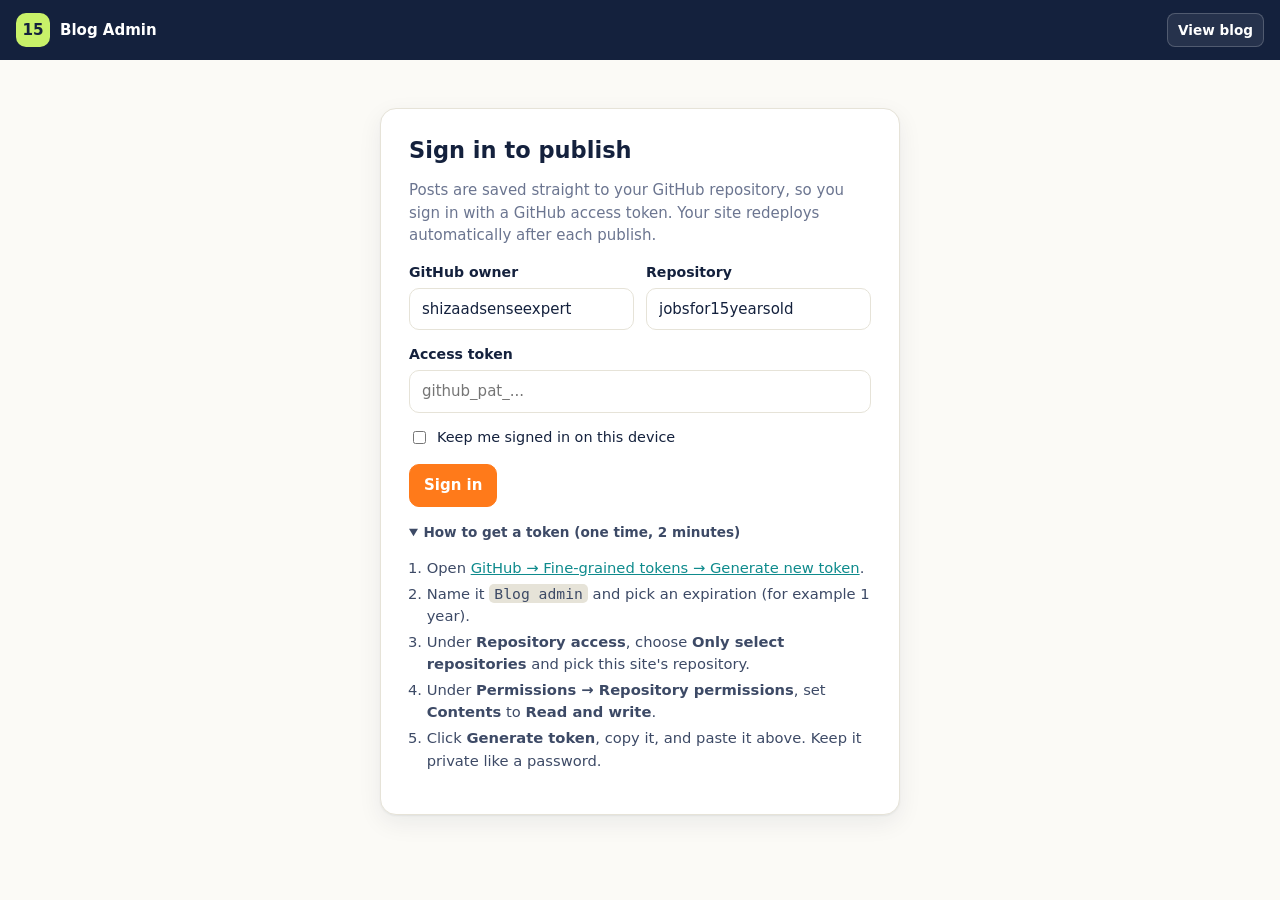
==== admin/index.html @ 6737fc37 "Add blog and admin panel for publishing daily posts - blog/: listing page with category filter, sear" ====
<!DOCTYPE html>
<html lang="en">
<head>
<meta charset="UTF-8">
<meta name="viewport" content="width=device-width, initial-scale=1">
<title>Blog Admin | JobsFor15YearOlds</title>
<meta name="robots" content="noindex, nofollow">
<meta name="theme-color" content="#14213d">
<style>
:root{
  --ink:#14213d;--ink-soft:#3d4a66;--muted:#6b7590;--bg:#fbfaf6;--surface:#fff;--line:#e6e3d8;
  --accent:#ff7a1a;--accent-soft:#fff1e5;--lime:#c8f169;--teal:#0f8b8d;--teal-soft:#e2f4f3;
  --red:#d6453d;--red-soft:#fdeceb;--violet:#6a4cff;--violet-soft:#eeeaff;
  --shadow:0 1px 2px rgba(20,33,61,.06),0 8px 24px rgba(20,33,61,.07);
}
*{box-sizing:border-box}
[hidden]{display:none!important}
body{margin:0;background:var(--bg);color:var(--ink);font:15px/1.5 system-ui,-apple-system,"Segoe UI",Roboto,sans-serif}
a{color:var(--teal)}
h1,h2,h3{margin:0 0 .5em;line-height:1.2}
button,input,select,textarea{font:inherit;color:inherit}
.btn{display:inline-flex;align-items:center;justify-content:center;gap:6px;border:1px solid var(--line);background:var(--surface);border-radius:10px;padding:9px 14px;font-weight:600;cursor:pointer;text-decoration:none;color:var(--ink);white-space:nowrap}
.btn:hover{border-color:#cfcabb}
.btn:disabled{opacity:.55;cursor:not-allowed}
.btn-primary{background:var(--accent);border-color:var(--accent);color:#fff}
.btn-primary:hover{background:#f06a08;border-color:#f06a08}
.btn-dark{background:var(--ink);border-color:var(--ink);color:#fff}
.btn-danger{color:var(--red)}
.btn-danger:hover{background:var(--red-soft);border-color:var(--red)}
.btn-sm{padding:6px 10px;font-size:.85rem;border-radius:8px}
label{display:block;font-weight:600;font-size:.88rem;margin-bottom:5px}
.hint{font-weight:400;color:var(--muted);font-size:.8rem}
.field{margin-bottom:14px}
.input{width:100%;border:1px solid var(--line);background:var(--surface);border-radius:10px;padding:9px 12px}
.input:focus,textarea:focus{outline:2px solid var(--teal);outline-offset:-1px;border-color:var(--teal)}
.row{display:grid;grid-template-columns:1fr 1fr;gap:12px}
@media (max-width:640px){.row{grid-template-columns:1fr}}
.card{background:var(--surface);border:1px solid var(--line);border-radius:16px;box-shadow:var(--shadow)}

/* Top bar */
.top{background:var(--ink);color:#fff}
.top .in{max-width:1320px;margin:0 auto;padding:0 16px;height:60px;display:flex;align-items:center;gap:12px}
.logo{display:flex;align-items:center;gap:10px;font-weight:800;color:#fff;text-decoration:none}
.logo-badge{display:grid;place-items:center;width:34px;height:34px;border-radius:10px;background:var(--lime);color:var(--ink);font-size:.95rem}
.top .repo{color:#b9c0d4;font-size:.85rem;overflow:hidden;text-overflow:ellipsis;white-space:nowrap}
.top .sp{flex:1}
.top .btn{background:rgba(255,255,255,.08);border-color:rgba(255,255,255,.2);color:#fff}

/* Login */
.login{max-width:520px;margin:48px auto;padding:28px}
.login ol{padding-left:1.2em;color:var(--ink-soft);font-size:.92rem}
.login ol li{margin-bottom:4px}
.check{display:flex;gap:8px;align-items:center;font-weight:500;font-size:.9rem}
.err{background:var(--red-soft);color:#8f2a24;border-radius:10px;padding:10px 12px;font-size:.9rem;margin-bottom:12px}

/* App layout */
.app{max-width:1320px;margin:0 auto;padding:16px;display:grid;grid-template-columns:320px 1fr;gap:16px;align-items:start}
@media (max-width:960px){.app{grid-template-columns:1fr}}
.side{padding:14px;position:sticky;top:12px}
@media (max-width:960px){.side{position:static}}
.today{border-radius:12px;padding:12px 14px;margin-bottom:12px}
.today.ok{background:var(--teal-soft)}
.today.todo{background:var(--accent-soft)}
.today b{display:block;font-size:1rem}
.today small{color:var(--ink-soft)}
.stats{display:grid;grid-template-columns:repeat(3,1fr);gap:8px;margin-bottom:12px}
.stat{background:var(--bg);border:1px solid var(--line);border-radius:10px;padding:8px;text-align:center}
.stat b{display:block;font-size:1.25rem}
.stat span{font-size:.72rem;color:var(--muted);text-transform:uppercase;letter-spacing:.05em}
.list{list-style:none;margin:10px 0 0;padding:0;max-height:calc(100vh - 360px);min-height:120px;overflow:auto}
@media (max-width:960px){.list{max-height:320px}}
.list li button{width:100%;text-align:left;background:none;border:0;border-radius:10px;padding:9px 10px;cursor:pointer;display:block}
.list li button:hover{background:var(--bg)}
.list li button[aria-current="true"]{background:var(--violet-soft)}
.list .t{display:block;font-weight:600;font-size:.92rem;overflow:hidden;text-overflow:ellipsis;white-space:nowrap}
.list .m{display:flex;gap:6px;align-items:center;font-size:.78rem;color:var(--muted)}
.badge{display:inline-block;border-radius:6px;padding:1px 7px;font-size:.7rem;font-weight:700;text-transform:uppercase;letter-spacing:.04em}
.badge.live{background:var(--teal-soft);color:#0a6466}
.badge.sched{background:var(--violet-soft);color:#4a33c0}
.muted{color:var(--muted)}

.editor{padding:18px}
.ed-head{display:flex;flex-wrap:wrap;gap:8px;align-items:center;margin-bottom:14px}
.ed-head h2{margin:0;font-size:1.2rem;flex:1;min-width:180px}
.counter{float:right;font-weight:500;font-size:.78rem;color:var(--muted)}
.counter.warn{color:#b04a00}
.tabs{display:flex;gap:4px;border-bottom:1px solid var(--line);margin-bottom:0}
.tabs button{border:0;background:none;padding:8px 12px;font-weight:600;color:var(--muted);cursor:pointer;border-bottom:2px solid transparent;margin-bottom:-1px}
.tabs button[aria-selected="true"]{color:var(--ink);border-bottom-color:var(--accent)}
.toolbar{display:flex;flex-wrap:wrap;gap:4px;padding:8px;border:1px solid var(--line);border-bottom:0;border-radius:10px 10px 0 0;background:var(--bg);margin-top:10px}
.toolbar button{border:1px solid transparent;background:none;border-radius:7px;padding:4px 9px;cursor:pointer;font-weight:600;font-size:.85rem}
.toolbar button:hover{background:var(--surface);border-color:var(--line)}
textarea.content{display:block;width:100%;min-height:440px;border:1px solid var(--line);border-radius:0 0 10px 10px;padding:14px;font:14.5px/1.65 ui-monospace,SFMono-Regular,Menlo,Consolas,monospace;resize:vertical;background:var(--surface)}
.preview{border:1px solid var(--line);border-radius:10px;margin-top:10px;padding:20px 24px;min-height:440px;background:var(--surface)}
.preview .ph{color:var(--muted)}
.preview h1.pt{font-size:1.9rem}
.prose{font-size:1.02rem;line-height:1.75}
.prose h2{font-size:1.5rem;margin:1.4em 0 .5em}
.prose h3{font-size:1.2rem;margin:1.3em 0 .4em}
.prose ul,.prose ol{padding-left:1.4em}
.prose blockquote{margin:1.2em 0;padding:12px 16px;background:var(--teal-soft);border-left:4px solid var(--teal);border-radius:0 12px 12px 0}
.prose blockquote p:last-child{margin:0}
.prose img{max-width:100%;border-radius:12px;display:block;margin:1em auto}
.prose code{background:var(--line);padding:2px 5px;border-radius:5px}
.prose pre{background:var(--ink);color:#e9edf7;padding:14px;border-radius:10px;overflow:auto}
.prose pre code{background:none;padding:0}
.prose table{width:100%;border-collapse:collapse}
.prose th,.prose td{border:1px solid var(--line);padding:7px 9px;text-align:left}
.prose th{background:var(--accent-soft)}
.cover-row{display:flex;gap:8px}
.cover-row .input{flex:1}
.cover-thumb{margin-top:8px;max-height:140px;border-radius:10px;border:1px solid var(--line)}
.actions{display:flex;flex-wrap:wrap;gap:8px;align-items:center;margin-top:16px;padding-top:14px;border-top:1px solid var(--line)}
.actions .sp{flex:1}
.status{margin-top:12px;border-radius:10px;padding:10px 12px;font-size:.9rem}
.status.info{background:var(--violet-soft)}
.status.ok{background:var(--teal-soft)}
.status.bad{background:var(--red-soft);color:#8f2a24}
.guide{font-size:.85rem;color:var(--ink-soft);margin-top:10px}
.guide summary{cursor:pointer;font-weight:600}
.guide code{background:var(--line);padding:1px 5px;border-radius:5px}

dialog{border:0;border-radius:16px;padding:0;width:min(520px,calc(100% - 32px));box-shadow:0 30px 80px rgba(20,33,61,.35)}
dialog::backdrop{background:rgba(20,33,61,.5)}
dialog form{padding:22px}
</style>
</head>
<body>

<header class="top">
  <div class="in">
    <a class="logo" href="../blog/"><span class="logo-badge">15</span>Blog Admin</a>
    <span class="repo" id="repo-label"></span>
    <span class="sp"></span>
    <a class="btn btn-sm" href="../blog/" target="_blank" rel="noopener">View blog</a>
    <button class="btn btn-sm" id="settings-btn" hidden>Settings</button>
    <button class="btn btn-sm" id="logout-btn" hidden>Log out</button>
  </div>
</header>

<!-- ============ LOGIN ============ -->
<section class="login card" id="login" hidden>
  <h1>Sign in to publish</h1>
  <p class="muted">Posts are saved straight to your GitHub repository, so you sign in with a GitHub access token. Your site redeploys automatically after each publish.</p>
  <div class="err" id="login-err" hidden></div>
  <form id="login-form">
    <div class="row">
      <div class="field"><label for="l-owner">GitHub owner</label><input class="input" id="l-owner" required></div>
      <div class="field"><label for="l-repo">Repository</label><input class="input" id="l-repo" required></div>
    </div>
    <div class="field">
      <label for="l-token">Access token</label>
      <input class="input" id="l-token" type="password" autocomplete="off" required placeholder="github_pat_...">
    </div>
    <label class="check"><input type="checkbox" id="l-remember"> Keep me signed in on this device</label>
    <p style="margin-top:16px"><button class="btn btn-primary" type="submit" id="login-submit">Sign in</button></p>
  </form>
  <details class="guide" open>
    <summary>How to get a token (one time, 2 minutes)</summary>
    <ol>
      <li>Open <a href="https://github.com/settings/personal-access-tokens/new" target="_blank" rel="noopener">GitHub → Fine-grained tokens → Generate new token</a>.</li>
      <li>Name it <code>Blog admin</code> and pick an expiration (for example 1 year).</li>
      <li>Under <b>Repository access</b>, choose <b>Only select repositories</b> and pick this site's repository.</li>
      <li>Under <b>Permissions → Repository permissions</b>, set <b>Contents</b> to <b>Read and write</b>.</li>
      <li>Click <b>Generate token</b>, copy it, and paste it above. Keep it private like a password.</li>
    </ol>
  </details>
</section>

<!-- ============ APP ============ -->
<div class="app" id="app" hidden>
  <aside class="side card">
    <div class="today" id="today"></div>
    <div class="stats">
      <div class="stat"><b id="s-live">0</b><span>Live</span></div>
      <div class="stat"><b id="s-sched">0</b><span>Scheduled</span></div>
      <div class="stat"><b id="s-streak">0</b><span>Day streak</span></div>
    </div>
    <button class="btn btn-primary" id="new-btn" style="width:100%">+ New post</button>
    <input class="input" id="list-search" type="search" placeholder="Search posts" style="margin-top:10px" aria-label="Search posts">
    <ul class="list" id="list"></ul>
  </aside>

  <section class="editor card">
    <div class="ed-head">
      <h2 id="ed-title">New post</h2>
      <a class="btn btn-sm" id="view-live" target="_blank" rel="noopener" hidden>View live ↗</a>
    </div>

    <div class="field">
      <label for="f-title">Title <span class="counter" id="c-title"></span></label>
      <input class="input" id="f-title" maxlength="120" placeholder="e.g. 10 Easy Summer Jobs for 15-Year-Olds">
    </div>
    <div class="row">
      <div class="field">
        <label for="f-slug">URL slug <span class="hint">/blog/<span id="slug-preview">your-post</span>/</span></label>
        <input class="input" id="f-slug" placeholder="auto from title">
      </div>
      <div class="field">
        <label for="f-category">Category</label>
        <input class="input" id="f-category" list="cat-list" placeholder="e.g. Job Tips">
        <datalist id="cat-list"></datalist>
      </div>
    </div>
    <div class="field">
      <label for="f-desc">Meta description <span class="hint">(shown in Google and on the blog card)</span> <span class="counter" id="c-desc"></span></label>
      <textarea class="input" id="f-desc" rows="2" maxlength="300" placeholder="One or two sentences, ideally 120 to 160 characters."></textarea>
    </div>
    <div class="row">
      <div class="field">
        <label for="f-date">Publish date <span class="hint">(future date = scheduled)</span></label>
        <input class="input" id="f-date" type="date">
      </div>
      <div class="field">
        <label for="f-cover">Cover image <span class="hint">(optional)</span></label>
        <div class="cover-row">
          <input class="input" id="f-cover" placeholder="Upload or paste an image URL">
          <button class="btn btn-sm" type="button" id="cover-upload">Upload</button>
        </div>
        <img class="cover-thumb" id="cover-thumb" alt="" hidden>
      </div>
    </div>
    <div class="field">
      <label for="f-coveralt">Cover image description <span class="hint">(alt text, helps SEO and accessibility)</span></label>
      <input class="input" id="f-coveralt" placeholder="e.g. Teen working at an ice cream shop counter">
    </div>

    <div class="tabs" role="tablist">
      <button role="tab" aria-selected="true" data-tab="write" type="button">Write</button>
      <button role="tab" aria-selected="false" data-tab="preview" type="button">Preview</button>
      <span class="muted" style="margin-left:auto;font-size:.8rem;align-self:center" id="wordcount"></span>
    </div>
    <div id="write-pane">
      <div class="toolbar" aria-label="Formatting">
        <button type="button" data-md="h2" title="Heading">H2</button>
        <button type="button" data-md="h3" title="Subheading">H3</button>
        <button type="button" data-md="b" title="Bold (Ctrl+B)"><b>B</b></button>
        <button type="button" data-md="i" title="Italic (Ctrl+I)"><i>I</i></button>
        <button type="button" data-md="link" title="Link (Ctrl+K)">Link</button>
        <button type="button" data-md="ul" title="Bullet list">• List</button>
        <button type="button" data-md="ol" title="Numbered list">1. List</button>
        <button type="button" data-md="quote" title="Tip box">Tip box</button>
        <button type="button" data-md="table" title="Table">Table</button>
        <button type="button" data-md="hr" title="Divider">―</button>
        <button type="button" data-md="img" title="Upload image">Image</button>
      </div>
      <textarea class="content" id="f-content" spellcheck="true" placeholder="Write your post here...

## Use H2 for main sections

Normal paragraphs are just text. Use **bold**, *italic* and [links](https://example.com).

- Bullet point
- Another one

> Tip boxes start with a &gt; sign."></textarea>
    </div>
    <div class="preview" id="preview" hidden></div>

    <div class="actions">
      <button class="btn btn-primary" id="publish-btn" type="button">Publish now</button>
      <button class="btn" id="reset-btn" type="button">Discard changes</button>
      <span class="sp"></span>
      <button class="btn btn-danger" id="delete-btn" type="button" hidden>Delete post</button>
    </div>
    <div class="status" id="status" hidden></div>
    <details class="guide">
      <summary>Formatting cheat sheet</summary>
      <p><code>## Heading</code> · <code>### Subheading</code> · <code>**bold**</code> · <code>*italic*</code> · <code>[text](https://link)</code> · <code>- bullet</code> · <code>1. numbered</code> · <code>&gt; tip box</code> · <code>![description](image-url)</code> · <code>---</code> divider · tables: <code>| A | B |</code> then <code>|---|---|</code> then rows.</p>
      <p>Drafts are auto-saved in this browser while you type, so a closed tab won't lose your work.</p>
    </details>
  </section>
</div>

<input type="file" id="file-input" accept="image/*" hidden>

<dialog id="settings">
  <form method="dialog" id="settings-form">
    <h2>Settings</h2>
    <div class="field"><label for="s-branch">Branch your site publishes from</label><input class="input" id="s-branch"></div>
    <div class="field"><label for="s-site">Live site address <span class="hint">(used for Google links and sitemap)</span></label><input class="input" id="s-site" placeholder="https://www.example.com/"></div>
    <p class="guide">Changed the post design in <code>blog/_template.html</code>? Rebuild every post page with it:</p>
    <p><button class="btn" type="button" id="rebuild-btn">Rebuild all posts</button></p>
    <div style="display:flex;gap:8px;justify-content:flex-end;margin-top:16px">
      <button class="btn" value="cancel">Cancel</button>
      <button class="btn btn-primary" value="save" id="settings-save">Save</button>
    </div>
  </form>
</dialog>

<script>
(function(){
'use strict';

/* ------------------------------------------------------------------
   Config & state
------------------------------------------------------------------ */
var DEFAULTS={owner:'shizaadsenseexpert',repo:'jobsfor15yearsold'};
var CATS=['Job Tips','Interview Help','Resume Tips','Work Laws','Money & Pay','Summer Jobs','Online Jobs','Career Ideas'];
var DRAFT_KEY='blogAdminDraft',CFG_KEY='blogAdminConfig',TOKEN_KEY='blogAdminToken';

var cfg=load(CFG_KEY)||{};
var token=null;
var posts=[];          // contents of blog/posts.json
var editing=null;      // slug of the post being edited (null = new post)
var loaded=null;       // snapshot of the form when loaded, to detect unsaved changes
var localImages={};    // uploaded image path -> object URL, for previews before the site redeploys

function $(id){return document.getElementById(id)}
function load(k){try{return JSON.parse(localStorage.getItem(k))}catch(e){return null}}
function save(k,v){try{localStorage.setItem(k,JSON.stringify(v))}catch(e){}}
function drop(k){try{localStorage.removeItem(k);sessionStorage.removeItem(k)}catch(e){}}
function esc(s){return String(s==null?'':s).replace(/[&<>"']/g,function(c){return{'&':'&amp;','<':'&lt;','>':'&gt;','"':'&quot;',"'":'&#39;'}[c]})}
function pad(n){return ('0'+n).slice(-2)}
function today(){var d=new Date();return d.getFullYear()+'-'+pad(d.getMonth()+1)+'-'+pad(d.getDate())}
function addDays(iso,n){var d=new Date(iso+'T12:00:00');d.setDate(d.getDate()+n);return d.getFullYear()+'-'+pad(d.getMonth()+1)+'-'+pad(d.getDate())}
function human(iso){return new Date(iso+'T12:00:00').toLocaleDateString('en-US',{month:'long',day:'numeric',year:'numeric'})}
function slugify(s){return String(s).toLowerCase().normalize('NFKD').replace(/[̀-ͯ]/g,'').replace(/&/g,' and ').replace(/[^a-z0-9]+/g,'-').replace(/^-+|-+$/g,'').slice(0,80).replace(/-+$/,'')}
function siteUrl(){var u=cfg.siteUrl||'';return u&&!/\/$/.test(u)?u+'/':u}
function isAbs(u){return /^(https?:)?\/\//i.test(u)}
function fill(tpl,map){Object.keys(map).forEach(function(k){tpl=tpl.split('{{'+k+'}}').join(map[k])});return tpl}

/* ------------------------------------------------------------------
   Markdown -> HTML (small, safe subset; all raw HTML is escaped)
------------------------------------------------------------------ */
function safeUrl(u,base){
  u=u.trim();
  if(/^(https?:\/\/|mailto:|#|\/)/i.test(u))return u;
  if(/^[a-z][a-z0-9+.-]*:/i.test(u))return '#';      // blocks javascript: and other schemes
  return (base||'')+u;
}
function inline(text,base){
  var codes=[];
  var s=esc(text).replace(/`([^`]+)`/g,function(_,c){codes.push('<code>'+c+'</code>');return '\u0000'+(codes.length-1)+'\u0000'});
  s=s.replace(/!\[([^\]]*)\]\(([^)\s]+)(?:\s+&quot;([^&]*)&quot;)?\)/g,function(_,alt,u,t){
    return '<img src="'+safeUrl(u,base)+'" alt="'+alt+'"'+(t?' title="'+t+'"':'')+' loading="lazy">';
  });
  s=s.replace(/\[([^\]]+)\]\(([^)\s]+)\)/g,function(_,t,u){
    var href=safeUrl(u,base),ext=/^https?:\/\//i.test(href);
    return '<a href="'+href+'"'+(ext?' target="_blank" rel="noopener"':'')+'>'+t+'</a>';
  });
  s=s.replace(/\*\*([^*]+?)\*\*/g,'<strong>$1</strong>');
  s=s.replace(/(^|[^*\w])\*([^*\n]+?)\*(?!\w)/g,'$1<em>$2</em>');
  s=s.replace(/(^|\W)_([^_\n]+?)_(?!\w)/g,'$1<em>$2</em>');
  return s.replace(/\u0000(\d+)\u0000/g,function(_,i){return codes[+i]});
}
function headingId(t){return slugify(t.replace(/[*_`\[\]]/g,'').replace(/\]\([^)]*\)/g,''))}
function md(src,base){
  var lines=String(src||'').replace(/\r\n?/g,'\n').split('\n'),out=[],i=0;
  var isUl=/^\s*[-*+]\s+/,isOl=/^\s*\d+[.)]\s+/,isTableSep=/^\s*\|?\s*:?-{3,}:?\s*(\|\s*:?-{3,}:?\s*)*\|?\s*$/;
  function blockStart(l,next){return /^```/.test(l)||/^#{1,6}\s/.test(l)||/^>/.test(l)||isUl.test(l)||isOl.test(l)||/^(-{3,}|\*{3,}|_{3,})\s*$/.test(l)||(/^\s*\|/.test(l)&&next!=null&&isTableSep.test(next))}
  function cells(l){return l.trim().replace(/^\||\|$/g,'').split('|').map(function(c){return c.trim()})}
  while(i<lines.length){
    var l=lines[i];
    if(!l.trim()){i++;continue}
    var m;
    if(/^```/.test(l)){
      var code=[];i++;
      while(i<lines.length&&!/^```/.test(lines[i]))code.push(lines[i++]);
      i++;out.push('<pre><code>'+esc(code.join('\n'))+'</code></pre>');continue;
    }
    if((m=l.match(/^(#{1,6})\s+(.*?)\s*#*\s*$/))){
      var lv=Math.min(Math.max(m[1].length,2),4);     // the page title is the only H1
      out.push('<h'+lv+' id="'+headingId(m[2])+'">'+inline(m[2],base)+'</h'+lv+'>');i++;continue;
    }
    if(/^(-{3,}|\*{3,}|_{3,})\s*$/.test(l)){out.push('<hr>');i++;continue}
    if(/^>/.test(l)){
      var q=[];while(i<lines.length&&/^>/.test(lines[i]))q.push(lines[i++].replace(/^>\s?/,''));
      out.push('<blockquote>'+md(q.join('\n'),base)+'</blockquote>');continue;
    }
    if(isUl.test(l)||isOl.test(l)){
      var ordered=isOl.test(l),re=ordered?isOl:isUl,items=[];
      while(i<lines.length){
        if(re.test(lines[i])){items.push(lines[i].replace(re,''));i++}
        else if(lines[i].trim()&&/^\s{2,}/.test(lines[i])&&items.length){items[items.length-1]+=' '+lines[i].trim();i++}
        else break;
      }
      var tag=ordered?'ol':'ul';
      out.push('<'+tag+'>'+items.map(function(t){return '<li>'+inline(t,base)+'</li>'}).join('')+'</'+tag+'>');continue;
    }
    if(/^\s*\|/.test(l)&&i+1<lines.length&&isTableSep.test(lines[i+1])){
      var head=cells(l);i+=2;var rows=[];
      while(i<lines.length&&/^\s*\|/.test(lines[i]))rows.push(cells(lines[i++]));
      out.push('<div style="overflow-x:auto"><table><thead><tr>'+head.map(function(c){return '<th>'+inline(c,base)+'</th>'}).join('')+'</tr></thead><tbody>'+
        rows.map(function(r){return '<tr>'+r.map(function(c){return '<td>'+inline(c,base)+'</td>'}).join('')+'</tr>'}).join('')+'</tbody></table></div>');
      continue;
    }
    var para=[l];i++;
    while(i<lines.length&&lines[i].trim()&&!blockStart(lines[i],lines[i+1]))para.push(lines[i++]);
    out.push('<p>'+para.map(function(p){return inline(p,base)}).join('<br>\n')+'</p>');
  }
  return out.join('\n');
}
function readMins(text){var w=String(text).replace(/[#>*_`|\-\[\]()!]/g,' ').split(/\s+/).filter(Boolean).length;return Math.max(1,Math.round(w/220))}

/* ------------------------------------------------------------------
   GitHub API
------------------------------------------------------------------ */
function api(path,opts){
  opts=opts||{};
  var headers={'Authorization':'Bearer '+token,'Accept':opts.accept||'application/vnd.github+json','X-GitHub-Api-Version':'2022-11-28'};
  if(opts.body)headers['Content-Type']='application/json';
  return fetch('https://api.github.com'+path,{method:opts.method||'GET',headers:headers,body:opts.body?JSON.stringify(opts.body):undefined,cache:'no-store'})
    .then(function(r){
      if(opts.allow404&&r.status===404)return null;
      if(!r.ok)return r.json().catch(function(){return{}}).then(function(j){
        var msg=j.message||('HTTP '+r.status);
        if(r.status===401)msg='Your token is invalid or expired. Log out and sign in with a new one.';
        else if(r.status===403||r.status===404&&opts.method)msg='GitHub refused the request ('+msg+'). Check that the token has Contents: Read and write on this repository.';
        throw new Error(msg);
      });
      return opts.accept&&opts.accept.indexOf('raw')>=0?r.text():r.json();
    });
}
function repoPath(p){return '/repos/'+encodeURIComponent(cfg.owner)+'/'+encodeURIComponent(cfg.repo)+p}
function readFile(path){
  return api(repoPath('/contents/'+path.split('/').map(encodeURIComponent).join('/')+'?ref='+encodeURIComponent(cfg.branch)),{accept:'application/vnd.github.raw+json',allow404:true});
}
// Writes and deletes several files in one commit. files: {path: string content | null (delete)}
function commit(files,message){
  var ref,base;
  return api(repoPath('/git/ref/heads/'+cfg.branch.split('/').map(encodeURIComponent).join('/'))).then(function(r){
    ref=r.object.sha;return api(repoPath('/git/commits/'+ref));
  }).then(function(c){
    base=c.tree.sha;
    var tree=Object.keys(files).map(function(p){
      return files[p]===null?{path:p,mode:'100644',type:'blob',sha:null}:{path:p,mode:'100644',type:'blob',content:files[p]};
    });
    return api(repoPath('/git/trees'),{method:'POST',body:{base_tree:base,tree:tree}});
  }).then(function(t){
    return api(repoPath('/git/commits'),{method:'POST',body:{message:message,tree:t.sha,parents:[ref]}});
  }).then(function(c){
    return api(repoPath('/git/refs/heads/'+cfg.branch.split('/').map(encodeURIComponent).join('/')),{method:'PATCH',body:{sha:c.sha}});
  });
}
function uploadImage(file){
  return new Promise(function(res,rej){
    var fr=new FileReader();
    fr.onload=function(){res(fr.result.split(',')[1])};fr.onerror=function(){rej(new Error('Could not read the file'))};
    fr.readAsDataURL(file);
  }).then(function(b64){
    var ext=(file.name.match(/\.([a-z0-9]+)$/i)||[,'jpg'])[1].toLowerCase();
    var name=today()+'-'+(slugify(file.name.replace(/\.[^.]+$/,''))||'image')+'-'+Date.now().toString(36)+'.'+ext;
    var path='blog/images/'+name;
    return api(repoPath('/contents/'+path),{method:'PUT',body:{message:'Upload blog image '+name,content:b64,branch:cfg.branch}}).then(function(){
      var rel='images/'+name;localImages[rel]=URL.createObjectURL(file);return rel;
    });
  });
}

/* ------------------------------------------------------------------
   Page builders
------------------------------------------------------------------ */
function coverSrc(cover,prefix){return isAbs(cover)?cover:prefix+cover}
function postHtml(tpl,p,content){
  var url=siteUrl()+'blog/'+p.slug+'/';
  var img=p.cover?(isAbs(p.cover)?p.cover:siteUrl()+'blog/'+p.cover):'';
  var ld={'@context':'https://schema.org','@type':'BlogPosting',headline:p.title,description:p.description,datePublished:p.date,dateModified:p.updated||p.date,
    mainEntityOfPage:url,author:{'@type':'Organization',name:'JobsFor15YearOlds'},publisher:{'@type':'Organization',name:'JobsFor15YearOlds'}};
  if(img)ld.image=img;
  return fill(tpl,{
    TITLE:esc(p.title),DESCRIPTION:esc(p.description),URL:esc(url),SLUG:esc(p.slug),
    CATEGORY:esc(p.category),DATE:esc(p.date),DATE_HUMAN:esc(human(p.date)),READ_MINS:String(p.readMins),
    OG_IMAGE:img?'<meta property="og:image" content="'+esc(img)+'">':'',
    JSONLD:JSON.stringify(ld).replace(/</g,'\\u003c'),
    COVER:p.cover?'  <figure class="article-cover"><img src="'+esc(coverSrc(p.cover,'../'))+'" alt="'+esc(p.coverAlt||p.title)+'"></figure>':'',
    CONTENT:md(content,'../')
  });
}
function cardHtml(p){
  var cover=p.cover?'<img src="'+esc(coverSrc(p.cover,''))+'" alt="'+esc(p.coverAlt||'')+'" loading="lazy">':'15';
  return '<a class="post-card" href="'+esc(p.slug)+'/" data-date="'+esc(p.date)+'" data-cat="'+esc(p.category)+'"'+(p.date>today()?' hidden':'')+'>'+
    '<div class="cover">'+cover+'</div><div class="body"><h2>'+esc(p.title)+'</h2><p>'+esc(p.description)+'</p>'+
    '<div class="meta"><span class="tag">'+esc(p.category)+'</span><time datetime="'+esc(p.date)+'">'+esc(human(p.date))+'</time><span>· '+p.readMins+' min read</span></div></div></a>';
}
function indexHtml(html,list){
  var a='<!-- posts:start -->',b='<!-- posts:end -->',s=html.indexOf(a),e=html.indexOf(b);
  if(s<0||e<0)throw new Error('blog/index.html is missing the <!-- posts:start --> / <!-- posts:end --> markers.');
  return html.slice(0,s+a.length)+'\n'+list.map(cardHtml).join('\n')+'\n'+html.slice(e);
}
function sitemap(list){
  var base=siteUrl(),t=today();
  var urls=[{loc:base,mod:t},{loc:base+'blog/',mod:t}].concat(list.filter(function(p){return p.date<=t}).map(function(p){return{loc:base+'blog/'+p.slug+'/',mod:p.updated||p.date}}));
  return '<?xml version="1.0" encoding="UTF-8"?>\n<urlset xmlns="http://www.sitemaps.org/schemas/sitemap/0.9">\n'+
    urls.map(function(u){return '  <url><loc>'+esc(u.loc)+'</loc><lastmod>'+u.mod+'</lastmod></url>'}).join('\n')+'\n</urlset>\n';
}
function sortPosts(list){return list.sort(function(a,b){return a.date<b.date?1:a.date>b.date?-1:(b.updated||'').localeCompare(a.updated||'')})}

/* ------------------------------------------------------------------
   UI: sidebar
------------------------------------------------------------------ */
function renderSide(){
  var t=today(),live=posts.filter(function(p){return p.date<=t}),sched=posts.length-live.length;
  var hasToday=posts.some(function(p){return p.date===t}),hasTomorrow=posts.some(function(p){return p.date===addDays(t,1)});
  var dates={};live.forEach(function(p){dates[p.date]=1});
  var streak=0,d=dates[t]?t:addDays(t,-1);while(dates[d]){streak++;d=addDays(d,-1)}
  $('s-live').textContent=live.length;$('s-sched').textContent=sched;$('s-streak').textContent=streak;
  var box=$('today');
  box.className='today '+(hasToday?'ok':'todo');
  box.innerHTML=hasToday?'<b>✓ Today\'s post is live</b><small>'+(hasTomorrow?'Tomorrow is scheduled too. Nice!':'Want to get ahead? Schedule tomorrow\'s post.')+'</small>'
    :'<b>No post today yet</b><small>Write one and hit Publish to keep your streak going.</small>';
  var q=$('list-search').value.trim().toLowerCase();
  var list=posts.filter(function(p){return !q||(p.title+' '+p.category).toLowerCase().indexOf(q)>=0});
  $('list').innerHTML=list.length?list.map(function(p){
    var s=p.date>t;
    return '<li><button type="button" data-slug="'+esc(p.slug)+'" aria-current="'+(p.slug===editing)+'"><span class="t">'+esc(p.title)+'</span>'+
      '<span class="m"><span class="badge '+(s?'sched':'live')+'">'+(s?'Scheduled':'Live')+'</span>'+esc(human(p.date))+'</span></button></li>';
  }).join(''):'<li class="muted" style="padding:10px">'+(posts.length?'No matches.':'No posts yet. Write your first one!')+'</li>';
  var cats=CATS.slice();posts.forEach(function(p){if(p.category&&cats.indexOf(p.category)<0)cats.push(p.category)});
  $('cat-list').innerHTML=cats.map(function(c){return '<option value="'+esc(c)+'">'}).join('');
}

/* ------------------------------------------------------------------
   UI: editor
------------------------------------------------------------------ */
var F={title:$('f-title'),slug:$('f-slug'),category:$('f-category'),description:$('f-desc'),date:$('f-date'),cover:$('f-cover'),coverAlt:$('f-coveralt'),content:$('f-content')};
var slugTouched=false;
function formData(){var o={};Object.keys(F).forEach(function(k){o[k]=F[k].value});o.editing=editing;return o}
function setForm(o){Object.keys(F).forEach(function(k){F[k].value=o[k]||''});slugTouched=!!o.slug&&o.slug!==slugify(o.title||'')}
function dirty(){var a=formData(),b=loaded||{};return Object.keys(F).some(function(k){return (a[k]||'')!==(b[k]||'')})}
function snapshot(){loaded=formData()}
function status(msg,kind){var s=$('status');s.hidden=!msg;s.className='status '+(kind||'info');s.innerHTML=msg||''}
function busy(on){['publish-btn','delete-btn','reset-btn','new-btn'].forEach(function(id){$(id).disabled=on})}

function refreshEditor(){
  var d=formData(),t=today();
  $('slug-preview').textContent=d.slug||slugify(d.title)||'your-post';
  $('c-title').textContent=d.title.length+' / 60 ideal';$('c-title').className='counter'+(d.title.length>65?' warn':'');
  $('c-desc').textContent=d.description.length+' / 160';$('c-desc').className='counter'+(d.description.length&&(d.description.length<70||d.description.length>165)?' warn':'');
  var words=d.content.split(/\s+/).filter(Boolean).length;
  $('wordcount').textContent=words+' words · '+readMins(d.content)+' min read';
  var label=d.date>t?'Schedule for '+human(d.date):(editing?'Update post':'Publish now');
  $('publish-btn').textContent=label;
  $('ed-title').textContent=editing?'Editing: '+(posts.filter(function(p){return p.slug===editing})[0]||{}).title:'New post';
  $('delete-btn').hidden=!editing;
  var lp=editing&&posts.filter(function(p){return p.slug===editing})[0];
  $('view-live').hidden=!(lp&&lp.date<=t);if(lp)$('view-live').href='../blog/'+lp.slug+'/';
  var th=$('cover-thumb');
  if(d.cover){th.src=localImages[d.cover]||coverSrc(d.cover,'../blog/');th.hidden=false}else th.hidden=true;
  if(!$('preview').hidden)renderPreview();
}
function renderPreview(){
  var d=formData();
  var html=md(d.content,'../blog/').replace(/src="\.\.\/blog\/(images\/[^"]+)"/g,function(m,p){return localImages[p]?'src="'+localImages[p]+'"':m});
  $('preview').innerHTML='<h1 class="pt">'+esc(d.title||'Untitled post')+'</h1>'+(d.description?'<p class="muted">'+esc(d.description)+'</p>':'')+
    '<div class="prose">'+(html||'<p class="ph">Nothing to preview yet.</p>')+'</div>';
}
function newPost(){
  editing=null;
  setForm({date:nextOpenDay(),category:'Job Tips'});
  snapshot();refreshEditor();renderSide();status('');
}
function nextOpenDay(){var t=today(),d=t;var used={};posts.forEach(function(p){used[p.date]=1});while(used[d])d=addDays(d,1);return d}
function openPost(slug){
  var p=posts.filter(function(x){return x.slug===slug})[0];if(!p)return;
  status('Loading post...');busy(true);
  readFile('blog/posts/'+slug+'.md').then(function(text){
    editing=slug;
    setForm({title:p.title,slug:p.slug,category:p.category,description:p.description,date:p.date,cover:p.cover,coverAlt:p.coverAlt,content:text||''});
    snapshot();refreshEditor();renderSide();status(text==null?'Could not find this post\'s source file, so the content box is empty.':'' ,text==null?'bad':'info');
  }).catch(function(e){status(esc(e.message),'bad')}).then(function(){busy(false)});
}
function confirmLeave(){return !dirty()||confirm('You have unsaved changes. Discard them?')}

/* Toolbar */
function wrap(before,after,placeholder){
  var ta=F.content,s=ta.selectionStart,e=ta.selectionEnd,sel=ta.value.slice(s,e)||placeholder;
  ta.setRangeText(before+sel+after,s,e,'select');
  ta.selectionStart=s+before.length;ta.selectionEnd=s+before.length+sel.length;ta.focus();ta.dispatchEvent(new Event('input'));
}
function linePrefix(fn){
  var ta=F.content,v=ta.value,s=v.lastIndexOf('\n',ta.selectionStart-1)+1,e=v.indexOf('\n',ta.selectionEnd);if(e<0)e=v.length;
  var block=v.slice(s,e).split('\n').map(fn).join('\n');
  ta.setRangeText(block,s,e,'end');ta.focus();ta.dispatchEvent(new Event('input'));
}
function insertBlock(text){
  var ta=F.content,s=ta.selectionStart,v=ta.value,pre=s&&v[s-1]!=='\n'?'\n\n':(s&&v[s-2]!=='\n'?'\n':'');
  ta.setRangeText(pre+text+'\n\n',s,ta.selectionEnd,'end');ta.focus();ta.dispatchEvent(new Event('input'));
}
var pickTarget=null;
var actions={
  h2:function(){linePrefix(function(l){return '## '+l.replace(/^#+\s*/,'')})},
  h3:function(){linePrefix(function(l){return '### '+l.replace(/^#+\s*/,'')})},
  b:function(){wrap('**','**','bold text')},
  i:function(){wrap('*','*','italic text')},
  link:function(){var u=prompt('Link address (https://...)','https://');if(u)wrap('[','](' + u.trim() + ')','link text')},
  ul:function(){linePrefix(function(l){return '- '+l.replace(/^\s*[-*+]\s+/,'')})},
  ol:function(){var n=0;linePrefix(function(l){return (++n)+'. '+l.replace(/^\s*\d+[.)]\s+/,'')})},
  quote:function(){linePrefix(function(l){return '> '+l.replace(/^>\s?/,'')})},
  hr:function(){insertBlock('---')},
  table:function(){insertBlock('| Job | Typical pay |\n|---|---|\n| Babysitter | $10 to $15/hr |\n| Lifeguard | $12 to $16/hr |')},
  img:function(){pickTarget='content';$('file-input').click()}
};
document.querySelector('.toolbar').addEventListener('click',function(e){var b=e.target.closest('[data-md]');if(b)actions[b.getAttribute('data-md')]()});
F.content.addEventListener('keydown',function(e){
  if(!(e.ctrlKey||e.metaKey))return;
  var k=e.key.toLowerCase();if(k==='b'||k==='i'||k==='k'){e.preventDefault();actions[k==='k'?'link':k]()}
});
$('cover-upload').addEventListener('click',function(){pickTarget='cover';$('file-input').click()});
$('file-input').addEventListener('change',function(){
  var file=this.files[0],target=pickTarget;this.value='';if(!file)return;
  if(file.size>5*1024*1024){status('That image is over 5 MB. Please resize or compress it first (under 500 KB is ideal for page speed).','bad');return}
  status('Uploading '+esc(file.name)+'...');
  uploadImage(file).then(function(rel){
    if(target==='cover'){F.cover.value=rel;if(!F.coverAlt.value)F.coverAlt.value=F.title.value}
    else{var alt=prompt('Describe the image (for Google and screen readers):',F.title.value)||'';insertBlock('!['+alt.replace(/[\[\]]/g,'')+']('+rel+')')}
    refreshEditor();saveDraft();
    status('Image uploaded.'+(file.size>800*1024?' Tip: it is fairly large; smaller images load faster.':''),'ok');
  }).catch(function(e){status(esc(e.message),'bad')});
});

/* Tabs */
document.querySelectorAll('[data-tab]').forEach(function(t){t.addEventListener('click',function(){
  var pv=t.getAttribute('data-tab')==='preview';
  document.querySelectorAll('[data-tab]').forEach(function(x){x.setAttribute('aria-selected',x===t)});
  $('write-pane').hidden=pv;$('preview').hidden=!pv;if(pv)renderPreview();
})});

/* Form events */
var draftTimer;
function saveDraft(){clearTimeout(draftTimer);draftTimer=setTimeout(function(){if(dirty())save(DRAFT_KEY,formData());else drop(DRAFT_KEY)},400)}
F.title.addEventListener('input',function(){if(!slugTouched)F.slug.value=slugify(F.title.value)});
F.slug.addEventListener('input',function(){slugTouched=true});
F.slug.addEventListener('blur',function(){F.slug.value=slugify(F.slug.value);refreshEditor()});
Object.keys(F).forEach(function(k){F[k].addEventListener('input',function(){refreshEditor();saveDraft()})});
window.addEventListener('beforeunload',function(e){if(dirty()){e.preventDefault();e.returnValue=''}});

$('list').addEventListener('click',function(e){var b=e.target.closest('[data-slug]');if(b&&b.getAttribute('data-slug')!==editing&&confirmLeave())openPost(b.getAttribute('data-slug'))});
$('list-search').addEventListener('input',renderSide);
$('new-btn').addEventListener('click',function(){if(confirmLeave()){drop(DRAFT_KEY);newPost()}});
$('reset-btn').addEventListener('click',function(){
  if(!dirty()||!confirm('Discard your unsaved changes?'))return;
  drop(DRAFT_KEY);setForm(loaded);refreshEditor();status('');
});

/* ------------------------------------------------------------------
   Publish / delete / rebuild
------------------------------------------------------------------ */
function ensureSite(){
  if(siteUrl())return true;
  alert('Please set your live site address in Settings first (for example https://www.yoursite.com/).');openSettings();return false;
}
function fetchShared(){
  return Promise.all([readFile('blog/posts.json'),readFile('blog/_template.html'),readFile('blog/index.html')]).then(function(r){
    if(!r[1])throw new Error('blog/_template.html was not found on branch "'+cfg.branch+'".');
    if(!r[2])throw new Error('blog/index.html was not found on branch "'+cfg.branch+'".');
    return{posts:r[0]?JSON.parse(r[0]):[],tpl:r[1],index:r[2]};
  });
}
$('publish-btn').addEventListener('click',function(){
  var d=formData();
  d.title=d.title.trim();d.slug=slugify(d.slug||d.title);d.category=d.category.trim()||'Job Tips';d.description=d.description.trim().replace(/\s+/g,' ');
  var problems=[];
  if(!d.title)problems.push('a title');if(!d.slug)problems.push('a URL slug');if(!d.description)problems.push('a meta description');
  if(!/^\d{4}-\d{2}-\d{2}$/.test(d.date))problems.push('a publish date');if(d.content.trim().split(/\s+/).length<50)problems.push('at least 50 words of content');
  if(problems.length){status('Please add '+problems.join(', ')+'.','bad');return}
  if(!ensureSite())return;
  var wasEditing=editing,now=today();
  busy(true);status('Publishing...');
  fetchShared().then(function(s){
    var list=s.posts,old=wasEditing&&list.filter(function(p){return p.slug===wasEditing})[0];
    if(d.slug!==wasEditing&&list.some(function(p){return p.slug===d.slug}))throw new Error('Another post already uses the slug "'+d.slug+'". Please pick a different one.');
    var meta={slug:d.slug,title:d.title,description:d.description,category:d.category,date:d.date,updated:now,
      cover:d.cover.trim(),coverAlt:d.coverAlt.trim(),readMins:readMins(d.content)};
    if(old&&old.created)meta.created=old.created;else meta.created=now;
    list=sortPosts(list.filter(function(p){return p.slug!==wasEditing&&p.slug!==d.slug}).concat([meta]));
    var files={};
    files['blog/'+d.slug+'/index.html']=postHtml(s.tpl,meta,d.content);
    files['blog/posts/'+d.slug+'.md']=d.content;
    files['blog/posts.json']=JSON.stringify(list,null,2)+'\n';
    files['blog/index.html']=indexHtml(s.index,list);
    files['sitemap.xml']=sitemap(list);
    if(wasEditing&&wasEditing!==d.slug){files['blog/'+wasEditing+'/index.html']=null;files['blog/posts/'+wasEditing+'.md']=null}
    var verb=old?'Update':(d.date>now?'Schedule':'Publish');
    return commit(files,verb+' blog post: '+d.title).then(function(){return{list:list,meta:meta,verb:verb}});
  }).then(function(r){
    posts=r.list;editing=r.meta.slug;F.slug.value=r.meta.slug;F.description.value=r.meta.description;F.category.value=r.meta.category;
    drop(DRAFT_KEY);snapshot();renderSide();refreshEditor();
    var link='<a href="../blog/'+esc(r.meta.slug)+'/" target="_blank" rel="noopener">'+esc(siteUrl()+'blog/'+r.meta.slug+'/')+'</a>';
    status(r.meta.date>now
      ?'✓ Scheduled. It will appear on the blog on '+esc(human(r.meta.date))+'. Its link will be '+link
      :'✓ '+(r.verb==='Update'?'Updated':'Published')+'! Your site usually refreshes within 1 to 2 minutes: '+link,'ok');
  }).catch(function(e){status('Not published: '+esc(e.message),'bad')}).then(function(){busy(false)});
});

$('delete-btn').addEventListener('click',function(){
  var slug=editing,p=posts.filter(function(x){return x.slug===slug})[0];
  if(!p||!confirm('Delete "'+p.title+'" permanently? Its page will stop working.'))return;
  if(!ensureSite())return;
  busy(true);status('Deleting...');
  fetchShared().then(function(s){
    var list=s.posts.filter(function(x){return x.slug!==slug});
    var files={};
    files['blog/'+slug+'/index.html']=null;
    files['blog/posts/'+slug+'.md']=null;
    files['blog/posts.json']=JSON.stringify(list,null,2)+'\n';
    files['blog/index.html']=indexHtml(s.index,list);
    files['sitemap.xml']=sitemap(list);
    return commit(files,'Delete blog post: '+p.title).then(function(){return list});
  }).then(function(list){
    posts=list;drop(DRAFT_KEY);newPost();status('Post deleted.','ok');
  }).catch(function(e){status('Not deleted: '+esc(e.message),'bad')}).then(function(){busy(false)});
});

function rebuildAll(){
  if(!ensureSite())return;
  if(!confirm('Rebuild every post page with the current template?'))return;
  $('settings').close();busy(true);status('Rebuilding all posts...');
  fetchShared().then(function(s){
    var list=sortPosts(s.posts);
    return Promise.all(list.map(function(p){return readFile('blog/posts/'+p.slug+'.md')})).then(function(texts){
      var files={};
      list.forEach(function(p,i){if(texts[i]!=null){p.readMins=readMins(texts[i]);files['blog/'+p.slug+'/index.html']=postHtml(s.tpl,p,texts[i])}});
      files['blog/posts.json']=JSON.stringify(list,null,2)+'\n';
      files['blog/index.html']=indexHtml(s.index,list);
      files['sitemap.xml']=sitemap(list);
      return commit(files,'Rebuild all blog pages').then(function(){return list});
    });
  }).then(function(list){posts=list;renderSide();status('✓ Rebuilt '+list.length+' post'+(list.length===1?'':'s')+'.','ok')})
    .catch(function(e){status('Rebuild failed: '+esc(e.message),'bad')}).then(function(){busy(false)});
}

/* ------------------------------------------------------------------
   Settings, login, startup
------------------------------------------------------------------ */
function openSettings(){$('s-branch').value=cfg.branch||'';$('s-site').value=cfg.siteUrl||'';$('settings').showModal()}
$('settings-btn').addEventListener('click',openSettings);
$('rebuild-btn').addEventListener('click',rebuildAll);
$('settings').addEventListener('close',function(){
  if($('settings').returnValue!=='save')return;
  var b=$('s-branch').value.trim(),u=$('s-site').value.trim();
  if(u&&!/^https?:\/\//i.test(u))u='https://'+u;
  var branchChanged=b&&b!==cfg.branch;
  if(b)cfg.branch=b;cfg.siteUrl=u?u.replace(/\/?$/,'/'):'';save(CFG_KEY,cfg);
  $('repo-label').textContent=cfg.owner+'/'+cfg.repo+' · '+cfg.branch;
  if(branchChanged)loadPosts();
});
$('logout-btn').addEventListener('click',function(){
  if(!confirmLeave())return;
  drop(TOKEN_KEY);token=null;location.reload();
});

function storedToken(){try{return sessionStorage.getItem(TOKEN_KEY)||localStorage.getItem(TOKEN_KEY)}catch(e){return null}}
function showLogin(err){
  $('app').hidden=true;$('login').hidden=false;$('settings-btn').hidden=$('logout-btn').hidden=true;
  $('l-owner').value=cfg.owner||DEFAULTS.owner;$('l-repo').value=cfg.repo||DEFAULTS.repo;
  $('login-err').hidden=!err;$('login-err').textContent=err||'';
}
$('login-form').addEventListener('submit',function(e){
  e.preventDefault();
  token=$('l-token').value.trim();cfg.owner=$('l-owner').value.trim();cfg.repo=$('l-repo').value.trim();
  $('login-submit').disabled=true;
  connect().then(function(){
    try{($('l-remember').checked?localStorage:sessionStorage).setItem(TOKEN_KEY,token)}catch(e){}
    $('l-token').value='';
  }).catch(function(err){showLogin(err.message)}).then(function(){$('login-submit').disabled=false});
});

function connect(){
  return api(repoPath('')).then(function(r){
    if(!r.permissions||!r.permissions.push)throw new Error('This token can read the repository but cannot write to it. Set Contents to "Read and write".');
    if(!cfg.branch)cfg.branch=r.default_branch;
    if(!cfg.siteUrl&&/^https?:$/.test(location.protocol)&&!/^(localhost|127\.)/.test(location.hostname))cfg.siteUrl=new URL('../',location.href).href;
    save(CFG_KEY,cfg);
    $('repo-label').textContent=cfg.owner+'/'+cfg.repo+' · '+cfg.branch;
    $('login').hidden=true;$('app').hidden=false;$('settings-btn').hidden=$('logout-btn').hidden=false;
    return loadPosts();
  });
}
function loadPosts(){
  return readFile('blog/posts.json').then(function(text){
    posts=sortPosts(text?JSON.parse(text):[]);
    var draft=load(DRAFT_KEY);
    if(draft&&(draft.editing==null||posts.some(function(p){return p.slug===draft.editing}))){
      editing=draft.editing;
      var p=posts.filter(function(x){return x.slug===editing})[0];
      if(p){
        // compare against the saved version so "Discard changes" goes back to it
        readFile('blog/posts/'+p.slug+'.md').then(function(t){
          loaded={title:p.title,slug:p.slug,category:p.category,description:p.description,date:p.date,cover:p.cover,coverAlt:p.coverAlt,content:t||''};
          refreshEditor();
        });
      }else loaded={};
      setForm(draft);refreshEditor();renderSide();
      status('Restored your unsaved draft from last time.','info');
    }else newPost();
  });
}

var t=storedToken();
if(t){token=t;connect().catch(function(e){showLogin(e.message)})}else showLogin();
})();
</script>
</body>
</html>
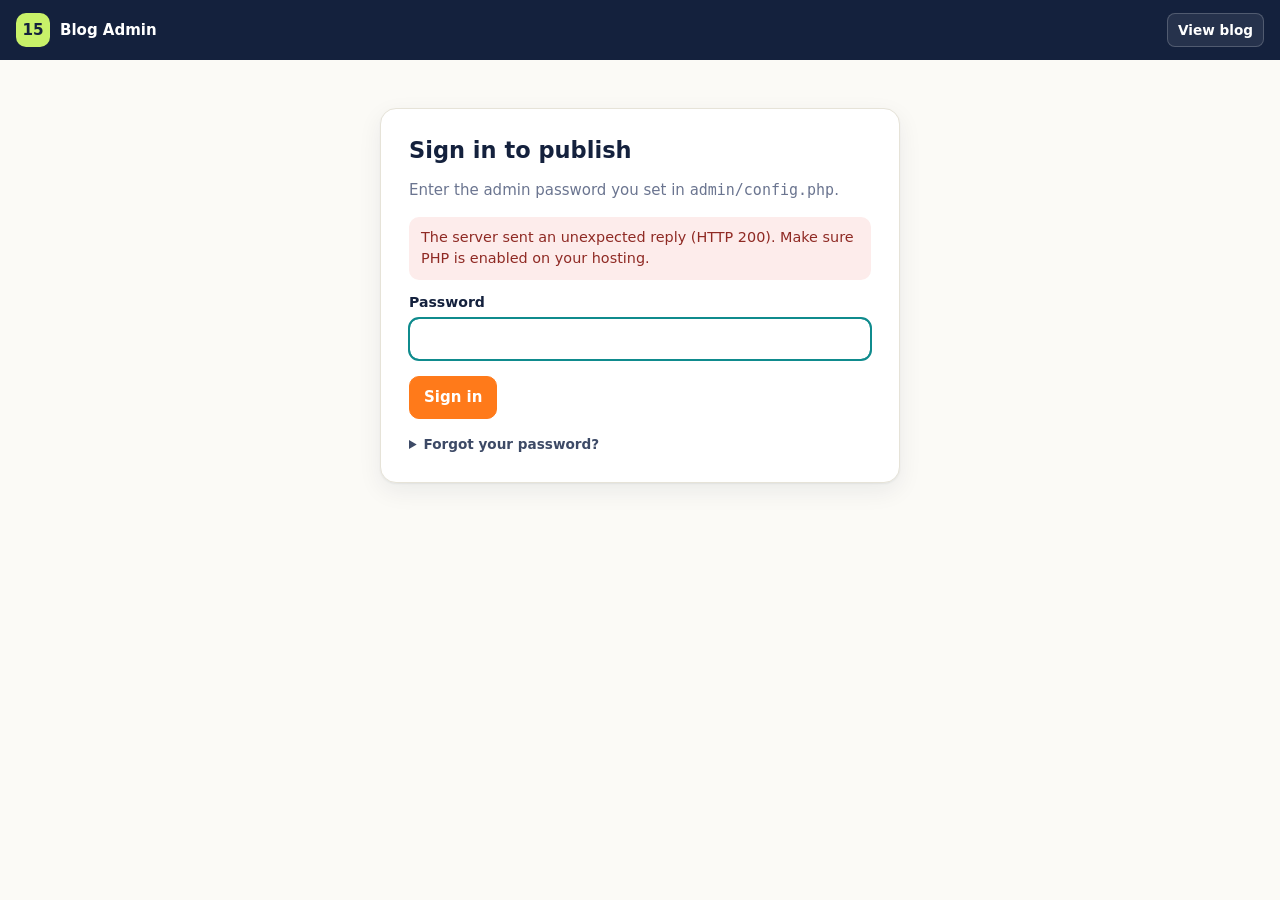
==== commit 40c3aa4e: "Switch blog admin to a PHP backend for Hostinger The admin panel now signs in with a password from a" ====
--- a/admin/index.html
+++ b/admin/index.html
@@ -141,29 +141,18 @@
 <!-- ============ LOGIN ============ -->
 <section class="login card" id="login" hidden>
   <h1>Sign in to publish</h1>
-  <p class="muted">Posts are saved straight to your GitHub repository, so you sign in with a GitHub access token. Your site redeploys automatically after each publish.</p>
+  <p class="muted">Enter the admin password you set in <code>admin/config.php</code>.</p>
   <div class="err" id="login-err" hidden></div>
   <form id="login-form">
-    <div class="row">
-      <div class="field"><label for="l-owner">GitHub owner</label><input class="input" id="l-owner" required></div>
-      <div class="field"><label for="l-repo">Repository</label><input class="input" id="l-repo" required></div>
-    </div>
     <div class="field">
-      <label for="l-token">Access token</label>
-      <input class="input" id="l-token" type="password" autocomplete="off" required placeholder="github_pat_...">
-    </div>
-    <label class="check"><input type="checkbox" id="l-remember"> Keep me signed in on this device</label>
+      <label for="l-pass">Password</label>
+      <input class="input" id="l-pass" type="password" autocomplete="current-password" required autofocus>
+    </div>
     <p style="margin-top:16px"><button class="btn btn-primary" type="submit" id="login-submit">Sign in</button></p>
   </form>
-  <details class="guide" open>
-    <summary>How to get a token (one time, 2 minutes)</summary>
-    <ol>
-      <li>Open <a href="https://github.com/settings/personal-access-tokens/new" target="_blank" rel="noopener">GitHub → Fine-grained tokens → Generate new token</a>.</li>
-      <li>Name it <code>Blog admin</code> and pick an expiration (for example 1 year).</li>
-      <li>Under <b>Repository access</b>, choose <b>Only select repositories</b> and pick this site's repository.</li>
-      <li>Under <b>Permissions → Repository permissions</b>, set <b>Contents</b> to <b>Read and write</b>.</li>
-      <li>Click <b>Generate token</b>, copy it, and paste it above. Keep it private like a password.</li>
-    </ol>
+  <details class="guide">
+    <summary>Forgot your password?</summary>
+    <p>Open Hostinger → File Manager → <code>public_html/admin/config.php</code>, type a new password between the quotes, and save.</p>
   </details>
 </section>
 
@@ -277,7 +266,6 @@
 <dialog id="settings">
   <form method="dialog" id="settings-form">
     <h2>Settings</h2>
-    <div class="field"><label for="s-branch">Branch your site publishes from</label><input class="input" id="s-branch"></div>
     <div class="field"><label for="s-site">Live site address <span class="hint">(used for Google links and sitemap)</span></label><input class="input" id="s-site" placeholder="https://www.example.com/"></div>
     <p class="guide">Changed the post design in <code>blog/_template.html</code>? Rebuild every post page with it:</p>
     <p><button class="btn" type="button" id="rebuild-btn">Rebuild all posts</button></p>
@@ -295,12 +283,11 @@
 /* ------------------------------------------------------------------
    Config & state
 ------------------------------------------------------------------ */
-var DEFAULTS={owner:'shizaadsenseexpert',repo:'jobsfor15yearsold'};
 var CATS=['Job Tips','Interview Help','Resume Tips','Work Laws','Money & Pay','Summer Jobs','Online Jobs','Career Ideas'];
-var DRAFT_KEY='blogAdminDraft',CFG_KEY='blogAdminConfig',TOKEN_KEY='blogAdminToken';
+var DRAFT_KEY='blogAdminDraft',CFG_KEY='blogAdminConfig';
 
 var cfg=load(CFG_KEY)||{};
-var token=null;
+var csrf='';
 var posts=[];          // contents of blog/posts.json
 var editing=null;      // slug of the post being edited (null = new post)
 var loaded=null;       // snapshot of the form when loaded, to detect unsaved changes
@@ -394,58 +381,29 @@
 function readMins(text){var w=String(text).replace(/[#>*_`|\-\[\]()!]/g,' ').split(/\s+/).filter(Boolean).length;return Math.max(1,Math.round(w/220))}
 
 /* ------------------------------------------------------------------
-   GitHub API
+   Server API (admin/api.php)
 ------------------------------------------------------------------ */
-function api(path,opts){
+function api(action,opts){
   opts=opts||{};
-  var headers={'Authorization':'Bearer '+token,'Accept':opts.accept||'application/vnd.github+json','X-GitHub-Api-Version':'2022-11-28'};
-  if(opts.body)headers['Content-Type']='application/json';
-  return fetch('https://api.github.com'+path,{method:opts.method||'GET',headers:headers,body:opts.body?JSON.stringify(opts.body):undefined,cache:'no-store'})
-    .then(function(r){
-      if(opts.allow404&&r.status===404)return null;
-      if(!r.ok)return r.json().catch(function(){return{}}).then(function(j){
-        var msg=j.message||('HTTP '+r.status);
-        if(r.status===401)msg='Your token is invalid or expired. Log out and sign in with a new one.';
-        else if(r.status===403||r.status===404&&opts.method)msg='GitHub refused the request ('+msg+'). Check that the token has Contents: Read and write on this repository.';
-        throw new Error(msg);
-      });
-      return opts.accept&&opts.accept.indexOf('raw')>=0?r.text():r.json();
-    });
-}
-function repoPath(p){return '/repos/'+encodeURIComponent(cfg.owner)+'/'+encodeURIComponent(cfg.repo)+p}
-function readFile(path){
-  return api(repoPath('/contents/'+path.split('/').map(encodeURIComponent).join('/')+'?ref='+encodeURIComponent(cfg.branch)),{accept:'application/vnd.github.raw+json',allow404:true});
-}
-// Writes and deletes several files in one commit. files: {path: string content | null (delete)}
-function commit(files,message){
-  var ref,base;
-  return api(repoPath('/git/ref/heads/'+cfg.branch.split('/').map(encodeURIComponent).join('/'))).then(function(r){
-    ref=r.object.sha;return api(repoPath('/git/commits/'+ref));
-  }).then(function(c){
-    base=c.tree.sha;
-    var tree=Object.keys(files).map(function(p){
-      return files[p]===null?{path:p,mode:'100644',type:'blob',sha:null}:{path:p,mode:'100644',type:'blob',content:files[p]};
-    });
-    return api(repoPath('/git/trees'),{method:'POST',body:{base_tree:base,tree:tree}});
-  }).then(function(t){
-    return api(repoPath('/git/commits'),{method:'POST',body:{message:message,tree:t.sha,parents:[ref]}});
-  }).then(function(c){
-    return api(repoPath('/git/refs/heads/'+cfg.branch.split('/').map(encodeURIComponent).join('/')),{method:'PATCH',body:{sha:c.sha}});
-  });
-}
-function uploadImage(file){
-  return new Promise(function(res,rej){
-    var fr=new FileReader();
-    fr.onload=function(){res(fr.result.split(',')[1])};fr.onerror=function(){rej(new Error('Could not read the file'))};
-    fr.readAsDataURL(file);
-  }).then(function(b64){
-    var ext=(file.name.match(/\.([a-z0-9]+)$/i)||[,'jpg'])[1].toLowerCase();
-    var name=today()+'-'+(slugify(file.name.replace(/\.[^.]+$/,''))||'image')+'-'+Date.now().toString(36)+'.'+ext;
-    var path='blog/images/'+name;
-    return api(repoPath('/contents/'+path),{method:'PUT',body:{message:'Upload blog image '+name,content:b64,branch:cfg.branch}}).then(function(){
-      var rel='images/'+name;localImages[rel]=URL.createObjectURL(file);return rel;
+  var init={method:opts.body||opts.form?'POST':'GET',credentials:'same-origin',cache:'no-store',headers:{'X-CSRF-Token':csrf}};
+  if(opts.body){init.headers['Content-Type']='application/json';init.body=JSON.stringify(opts.body)}
+  if(opts.form)init.body=opts.form;
+  return fetch('api.php?action='+action+(opts.query||''),init).then(function(r){
+    return r.json().catch(function(){throw new Error('The server sent an unexpected reply (HTTP '+r.status+'). Make sure PHP is enabled on your hosting.')}).then(function(j){
+      if(r.status===401&&action!=='login'){showLogin(j.error);throw new Error(j.error)}
+      if(!r.ok)throw new Error(j.error||('HTTP '+r.status));
+      return j;
     });
   });
+}
+function readFile(path){
+  return api('read',{query:'&path='+encodeURIComponent(path)}).then(function(r){return r.exists?r.content:null});
+}
+// Saves and deletes several files at once. files: {path: string content | null (delete)}
+function commit(files){return api('write',{body:{files:files}})}
+function uploadImage(file){
+  var fd=new FormData();fd.append('image',file);
+  return api('upload',{form:fd}).then(function(r){localImages[r.path]=URL.createObjectURL(file);return r.path});
 }
 
 /* ------------------------------------------------------------------
@@ -642,8 +600,8 @@
 }
 function fetchShared(){
   return Promise.all([readFile('blog/posts.json'),readFile('blog/_template.html'),readFile('blog/index.html')]).then(function(r){
-    if(!r[1])throw new Error('blog/_template.html was not found on branch "'+cfg.branch+'".');
-    if(!r[2])throw new Error('blog/index.html was not found on branch "'+cfg.branch+'".');
+    if(!r[1])throw new Error('blog/_template.html is missing on your server. Upload it again.');
+    if(!r[2])throw new Error('blog/index.html is missing on your server. Upload it again.');
     return{posts:r[0]?JSON.parse(r[0]):[],tpl:r[1],index:r[2]};
   });
 }
@@ -671,15 +629,15 @@
     files['blog/index.html']=indexHtml(s.index,list);
     files['sitemap.xml']=sitemap(list);
     if(wasEditing&&wasEditing!==d.slug){files['blog/'+wasEditing+'/index.html']=null;files['blog/posts/'+wasEditing+'.md']=null}
-    var verb=old?'Update':(d.date>now?'Schedule':'Publish');
-    return commit(files,verb+' blog post: '+d.title).then(function(){return{list:list,meta:meta,verb:verb}});
+    var verb=old?'Update':'Publish';
+    return commit(files).then(function(){return{list:list,meta:meta,verb:verb}});
   }).then(function(r){
     posts=r.list;editing=r.meta.slug;F.slug.value=r.meta.slug;F.description.value=r.meta.description;F.category.value=r.meta.category;
     drop(DRAFT_KEY);snapshot();renderSide();refreshEditor();
     var link='<a href="../blog/'+esc(r.meta.slug)+'/" target="_blank" rel="noopener">'+esc(siteUrl()+'blog/'+r.meta.slug+'/')+'</a>';
     status(r.meta.date>now
       ?'✓ Scheduled. It will appear on the blog on '+esc(human(r.meta.date))+'. Its link will be '+link
-      :'✓ '+(r.verb==='Update'?'Updated':'Published')+'! Your site usually refreshes within 1 to 2 minutes: '+link,'ok');
+      :'✓ '+(r.verb==='Update'?'Updated':'Published')+'! It is live now: '+link,'ok');
   }).catch(function(e){status('Not published: '+esc(e.message),'bad')}).then(function(){busy(false)});
 });
 
@@ -696,7 +654,7 @@
     files['blog/posts.json']=JSON.stringify(list,null,2)+'\n';
     files['blog/index.html']=indexHtml(s.index,list);
     files['sitemap.xml']=sitemap(list);
-    return commit(files,'Delete blog post: '+p.title).then(function(){return list});
+    return commit(files).then(function(){return list});
   }).then(function(list){
     posts=list;drop(DRAFT_KEY);newPost();status('Post deleted.','ok');
   }).catch(function(e){status('Not deleted: '+esc(e.message),'bad')}).then(function(){busy(false)});
@@ -714,7 +672,7 @@
       files['blog/posts.json']=JSON.stringify(list,null,2)+'\n';
       files['blog/index.html']=indexHtml(s.index,list);
       files['sitemap.xml']=sitemap(list);
-      return commit(files,'Rebuild all blog pages').then(function(){return list});
+      return commit(files).then(function(){return list});
     });
   }).then(function(list){posts=list;renderSide();status('✓ Rebuilt '+list.length+' post'+(list.length===1?'':'s')+'.','ok')})
     .catch(function(e){status('Rebuild failed: '+esc(e.message),'bad')}).then(function(){busy(false)});
@@ -723,49 +681,38 @@
 /* ------------------------------------------------------------------
    Settings, login, startup
 ------------------------------------------------------------------ */
-function openSettings(){$('s-branch').value=cfg.branch||'';$('s-site').value=cfg.siteUrl||'';$('settings').showModal()}
+function openSettings(){$('s-site').value=cfg.siteUrl||'';$('settings').showModal()}
 $('settings-btn').addEventListener('click',openSettings);
 $('rebuild-btn').addEventListener('click',rebuildAll);
 $('settings').addEventListener('close',function(){
   if($('settings').returnValue!=='save')return;
-  var b=$('s-branch').value.trim(),u=$('s-site').value.trim();
+  var u=$('s-site').value.trim();
   if(u&&!/^https?:\/\//i.test(u))u='https://'+u;
-  var branchChanged=b&&b!==cfg.branch;
-  if(b)cfg.branch=b;cfg.siteUrl=u?u.replace(/\/?$/,'/'):'';save(CFG_KEY,cfg);
-  $('repo-label').textContent=cfg.owner+'/'+cfg.repo+' · '+cfg.branch;
-  if(branchChanged)loadPosts();
+  cfg.siteUrl=u?u.replace(/\/?$/,'/'):'';save(CFG_KEY,cfg);
 });
 $('logout-btn').addEventListener('click',function(){
   if(!confirmLeave())return;
-  drop(TOKEN_KEY);token=null;location.reload();
+  api('logout',{body:{}}).catch(function(){}).then(function(){location.reload()});
 });
 
-function storedToken(){try{return sessionStorage.getItem(TOKEN_KEY)||localStorage.getItem(TOKEN_KEY)}catch(e){return null}}
 function showLogin(err){
   $('app').hidden=true;$('login').hidden=false;$('settings-btn').hidden=$('logout-btn').hidden=true;
-  $('l-owner').value=cfg.owner||DEFAULTS.owner;$('l-repo').value=cfg.repo||DEFAULTS.repo;
   $('login-err').hidden=!err;$('login-err').textContent=err||'';
+  $('l-pass').focus();
 }
 $('login-form').addEventListener('submit',function(e){
   e.preventDefault();
-  token=$('l-token').value.trim();cfg.owner=$('l-owner').value.trim();cfg.repo=$('l-repo').value.trim();
   $('login-submit').disabled=true;
-  connect().then(function(){
-    try{($('l-remember').checked?localStorage:sessionStorage).setItem(TOKEN_KEY,token)}catch(e){}
-    $('l-token').value='';
+  api('login',{body:{password:$('l-pass').value}}).then(function(r){
+    csrf=r.csrf;$('l-pass').value='';return start();
   }).catch(function(err){showLogin(err.message)}).then(function(){$('login-submit').disabled=false});
 });
 
-function connect(){
-  return api(repoPath('')).then(function(r){
-    if(!r.permissions||!r.permissions.push)throw new Error('This token can read the repository but cannot write to it. Set Contents to "Read and write".');
-    if(!cfg.branch)cfg.branch=r.default_branch;
-    if(!cfg.siteUrl&&/^https?:$/.test(location.protocol)&&!/^(localhost|127\.)/.test(location.hostname))cfg.siteUrl=new URL('../',location.href).href;
-    save(CFG_KEY,cfg);
-    $('repo-label').textContent=cfg.owner+'/'+cfg.repo+' · '+cfg.branch;
-    $('login').hidden=true;$('app').hidden=false;$('settings-btn').hidden=$('logout-btn').hidden=false;
-    return loadPosts();
-  });
+function start(){
+  if(!cfg.siteUrl&&/^https?:$/.test(location.protocol)&&!/^(localhost|127\.)/.test(location.hostname)){cfg.siteUrl=new URL('../',location.href).href;save(CFG_KEY,cfg)}
+  $('repo-label').textContent=location.hostname;
+  $('login').hidden=true;$('app').hidden=false;$('settings-btn').hidden=$('logout-btn').hidden=false;
+  return loadPosts();
 }
 function loadPosts(){
   return readFile('blog/posts.json').then(function(text){
@@ -787,8 +734,7 @@
   });
 }
 
-var t=storedToken();
-if(t){token=t;connect().catch(function(e){showLogin(e.message)})}else showLogin();
+api('me').then(function(r){csrf=r.csrf;if(r.loggedIn)return start();showLogin()}).catch(function(e){showLogin(e.message)});
 })();
 </script>
 </body>
